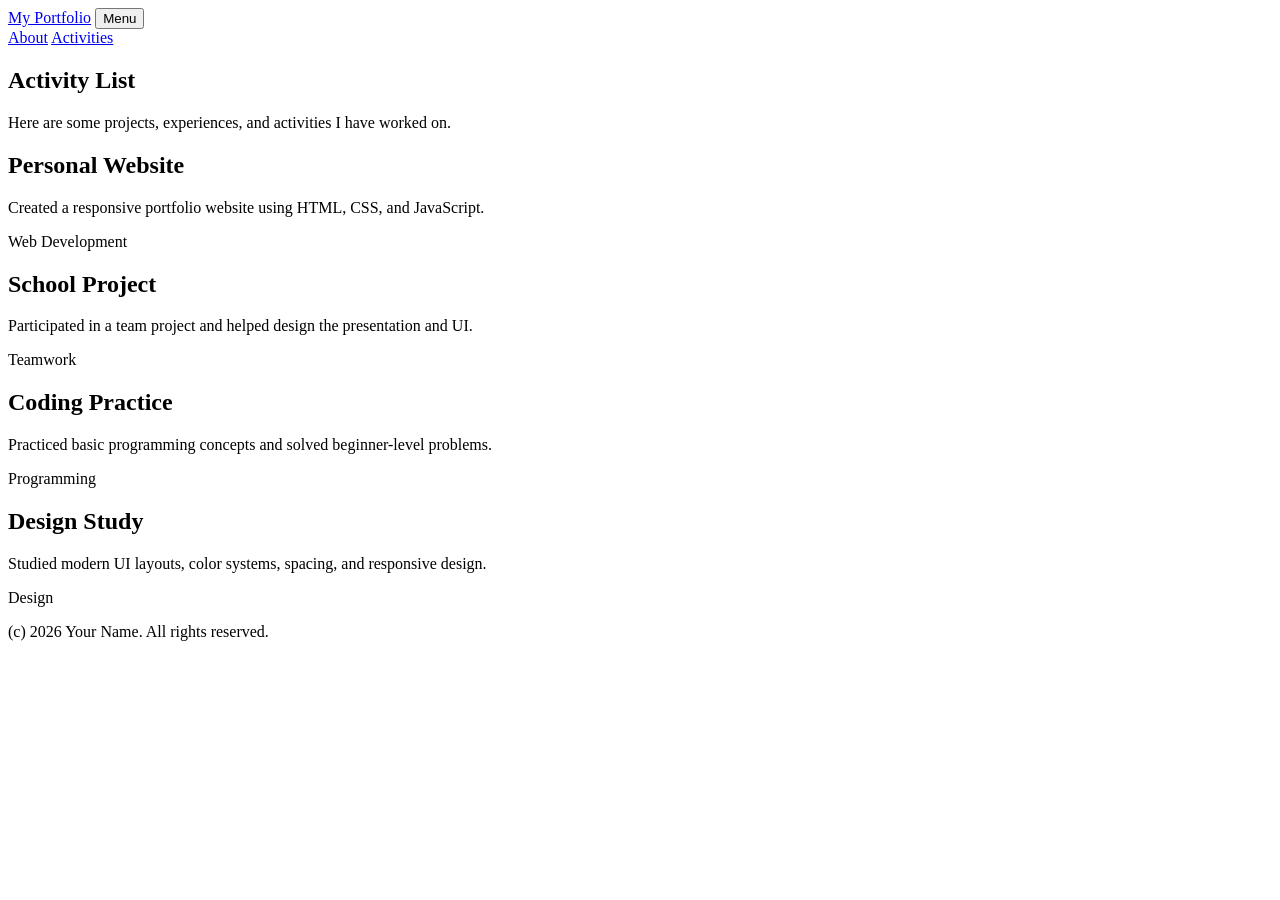
==== activities.html @ 1393dfcf "Create activities.html" ====
<!DOCTYPE html>
<html lang="en">
<head>
  <meta charset="UTF-8" />
  <meta name="viewport" content="width=device-width, initial-scale=1.0" />
  <title>Activities | My Portfolio</title>
  <link rel="stylesheet" href="style.css" />
</head>
<body>
  <header class="navbar">
    <a class="logo" href="index.html">My Portfolio</a>
    <button class="menu-btn" id="menuBtn" aria-label="Open navigation">Menu</button>
    <nav class="nav-links" id="navLinks">
      <a href="index.html">About</a>
      <a href="activities.html" class="active">Activities</a>
    </nav>
  </header>

  <main>
    <section class="page-title">
      <h1>Activity List</h1>
      <p>Here are some projects, experiences, and activities I have worked on.</p>
    </section>

    <section class="activity-grid">
      <article class="activity-card">
        <h2>Personal Website</h2>
        <p>
          Created a responsive portfolio website using HTML, CSS, and JavaScript.
        </p>
        <span class="tag">Web Development</span>
      </article>

      <article class="activity-card">
        <h2>School Project</h2>
        <p>
          Participated in a team project and helped design the presentation and UI.
        </p>
        <span class="tag">Teamwork</span>
      </article>

      <article class="activity-card">
        <h2>Coding Practice</h2>
        <p>
          Practiced basic programming concepts and solved beginner-level problems.
        </p>
        <span class="tag">Programming</span>
      </article>

      <article class="activity-card">
        <h2>Design Study</h2>
        <p>
          Studied modern UI layouts, color systems, spacing, and responsive design.
        </p>
        <span class="tag">Design</span>
      </article>
    </section>
  </main>

  <footer>
    <p>(c) 2026 Your Name. All rights reserved.</p>
  </footer>

  <script src="script.js"></script>
</body>
</html>
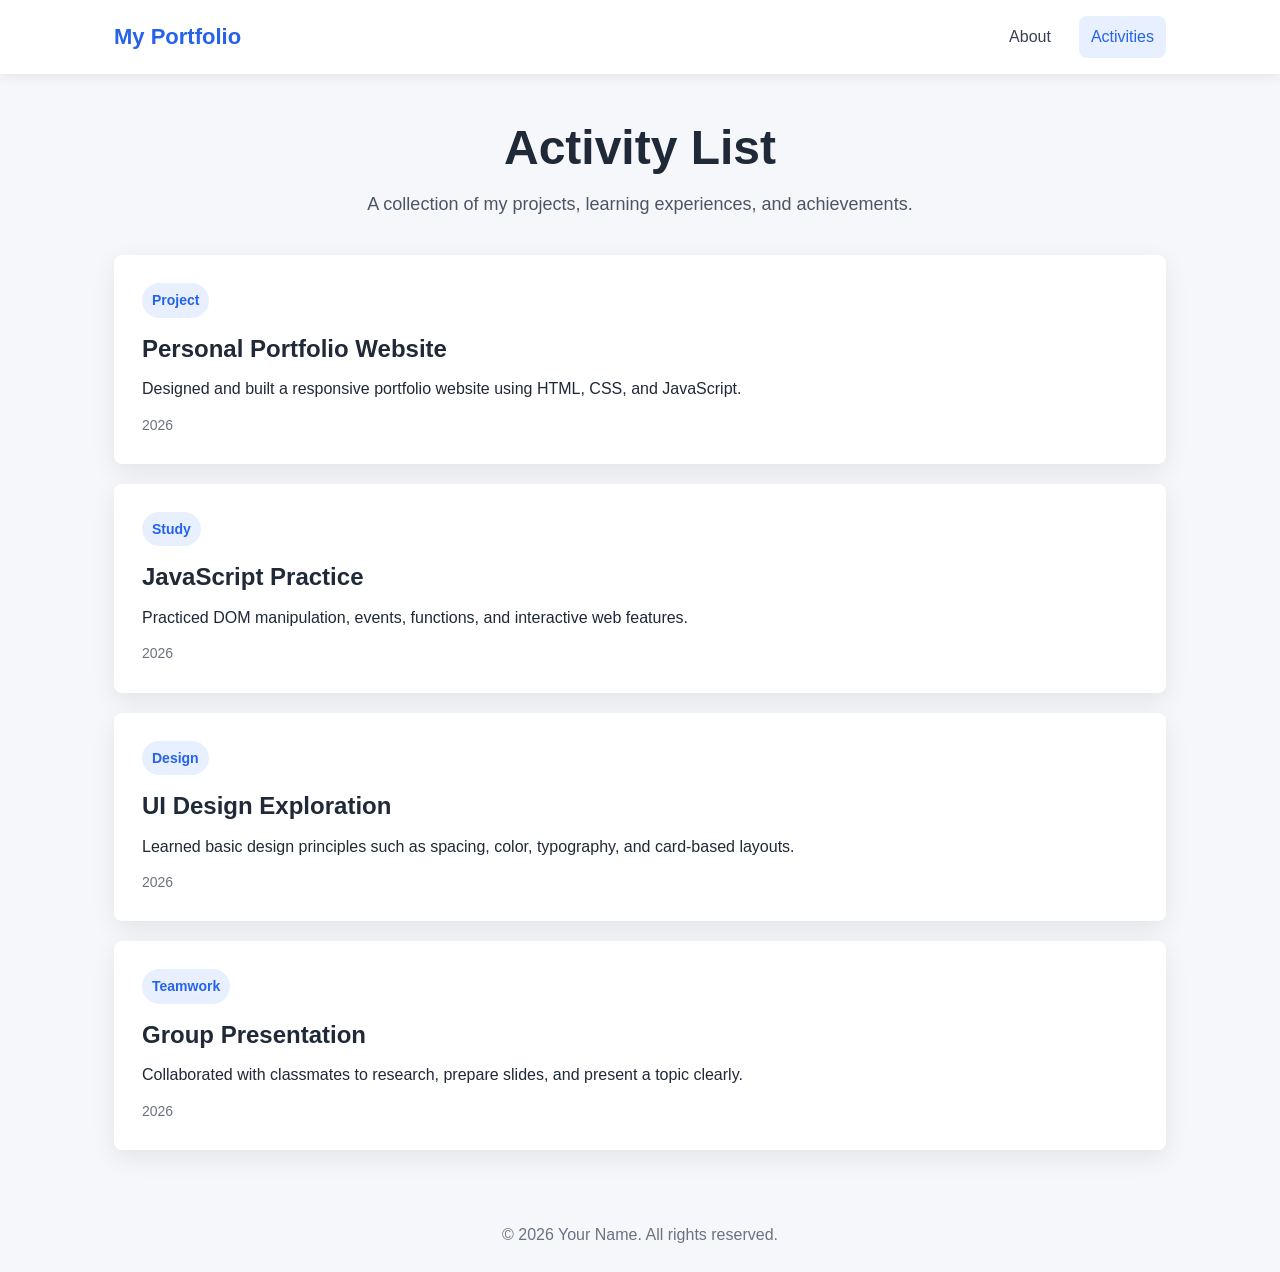
==== commit e68c6c05: "Add files via upload" ====
--- a/activities.html
+++ b/activities.html
@@ -3,62 +3,74 @@
 <head>
   <meta charset="UTF-8" />
   <meta name="viewport" content="width=device-width, initial-scale=1.0" />
-  <title>Activities | My Portfolio</title>
+  <title>Activities - My Portfolio</title>
   <link rel="stylesheet" href="style.css" />
 </head>
 <body>
-  <header class="navbar">
-    <a class="logo" href="index.html">My Portfolio</a>
-    <button class="menu-btn" id="menuBtn" aria-label="Open navigation">Menu</button>
-    <nav class="nav-links" id="navLinks">
-      <a href="index.html">About</a>
-      <a href="activities.html" class="active">Activities</a>
+  <header class="app-bar">
+    <nav class="nav">
+      <a href="index.html" class="logo">My Portfolio</a>
+
+      <button class="menu-btn" id="menuBtn" aria-label="Open menu">☰</button>
+
+      <div class="nav-links" id="navLinks">
+        <a href="index.html">About</a>
+        <a href="activities.html" class="active">Activities</a>
+      </div>
     </nav>
   </header>
 
   <main>
-    <section class="page-title">
+    <section class="page-header">
       <h1>Activity List</h1>
-      <p>Here are some projects, experiences, and activities I have worked on.</p>
+      <p>A collection of my projects, learning experiences, and achievements.</p>
     </section>
 
-    <section class="activity-grid">
+    <section class="activity-list">
       <article class="activity-card">
-        <h2>Personal Website</h2>
+        <span class="chip">Project</span>
+        <h2>Personal Portfolio Website</h2>
         <p>
-          Created a responsive portfolio website using HTML, CSS, and JavaScript.
+          Designed and built a responsive portfolio website using HTML, CSS,
+          and JavaScript.
         </p>
-        <span class="tag">Web Development</span>
+        <p class="date">2026</p>
       </article>
 
       <article class="activity-card">
-        <h2>School Project</h2>
+        <span class="chip">Study</span>
+        <h2>JavaScript Practice</h2>
         <p>
-          Participated in a team project and helped design the presentation and UI.
+          Practiced DOM manipulation, events, functions, and interactive web
+          features.
         </p>
-        <span class="tag">Teamwork</span>
+        <p class="date">2026</p>
       </article>
 
       <article class="activity-card">
-        <h2>Coding Practice</h2>
+        <span class="chip">Design</span>
+        <h2>UI Design Exploration</h2>
         <p>
-          Practiced basic programming concepts and solved beginner-level problems.
+          Learned basic design principles such as spacing, color, typography,
+          and card-based layouts.
         </p>
-        <span class="tag">Programming</span>
+        <p class="date">2026</p>
       </article>
 
       <article class="activity-card">
-        <h2>Design Study</h2>
+        <span class="chip">Teamwork</span>
+        <h2>Group Presentation</h2>
         <p>
-          Studied modern UI layouts, color systems, spacing, and responsive design.
+          Collaborated with classmates to research, prepare slides, and present
+          a topic clearly.
         </p>
-        <span class="tag">Design</span>
+        <p class="date">2026</p>
       </article>
     </section>
   </main>
 
   <footer>
-    <p>(c) 2026 Your Name. All rights reserved.</p>
+    <p>© 2026 Your Name. All rights reserved.</p>
   </footer>
 
   <script src="script.js"></script>
--- a/style.css
+++ b/style.css
@@ -0,0 +1,349 @@
+* {
+  box-sizing: border-box;
+  margin: 0;
+  padding: 0;
+}
+
+body {
+  font-family: Arial, Helvetica, sans-serif;
+  background: #f5f7fb;
+  color: #1f2937;
+  line-height: 1.6;
+}
+
+.app-bar {
+  background: #ffffff;
+  box-shadow: 0 2px 12px rgba(0, 0, 0, 0.08);
+  position: sticky;
+  top: 0;
+  z-index: 10;
+}
+
+.nav {
+  max-width: 1100px;
+  margin: 0 auto;
+  padding: 16px 24px;
+  display: flex;
+  justify-content: space-between;
+  align-items: center;
+}
+
+.logo {
+  font-size: 22px;
+  font-weight: 700;
+  color: #2563eb;
+  text-decoration: none;
+}
+
+.nav-links {
+  display: flex;
+  gap: 16px;
+}
+
+.nav-links a {
+  color: #374151;
+  text-decoration: none;
+  padding: 8px 12px;
+  border-radius: 8px;
+  transition: 0.2s;
+}
+
+.nav-links a:hover,
+.nav-links a.active {
+  background: #e8f0ff;
+  color: #2563eb;
+}
+
+.menu-btn {
+  display: none;
+  border: none;
+  background: #2563eb;
+  color: #ffffff;
+  font-size: 22px;
+  padding: 6px 12px;
+  border-radius: 8px;
+  cursor: pointer;
+}
+
+main {
+  max-width: 1100px;
+  margin: 0 auto;
+  padding: 48px 24px;
+}
+
+.hero {
+  display: grid;
+  grid-template-columns: 1.5fr 1fr;
+  gap: 32px;
+  align-items: center;
+  min-height: 70vh;
+}
+
+.eyebrow {
+  color: #2563eb;
+  font-weight: 700;
+  margin-bottom: 8px;
+}
+
+h1 {
+  font-size: 48px;
+  line-height: 1.1;
+  margin-bottom: 16px;
+}
+
+.subtitle {
+  font-size: 18px;
+  color: #4b5563;
+  max-width: 620px;
+}
+
+.hero-actions {
+  margin-top: 28px;
+  display: flex;
+  gap: 12px;
+  flex-wrap: wrap;
+}
+
+.btn {
+  display: inline-block;
+  padding: 12px 18px;
+  border-radius: 8px;
+  text-decoration: none;
+  font-weight: 700;
+  transition: 0.2s;
+}
+
+.btn.primary {
+  background: #2563eb;
+  color: #ffffff;
+}
+
+.btn.primary:hover {
+  background: #1d4ed8;
+}
+
+.btn.secondary {
+  background: #ffffff;
+  color: #2563eb;
+  border: 1px solid #d1d5db;
+}
+
+.profile-card,
+.info-card,
+.activity-card,
+.section {
+  background: #ffffff;
+  border-radius: 8px;
+  box-shadow: 0 8px 24px rgba(0, 0, 0, 0.08);
+}
+
+.profile-card,
+.info-card,
+.activity-card {
+  padding: 28px;
+}
+
+.profile-card {
+  text-align: center;
+}
+
+.avatar {
+  width: 120px;
+  height: 120px;
+  margin: 0 auto 20px;
+  border-radius: 50%;
+  background: linear-gradient(135deg, #2563eb, #14b8a6);
+  color: #ffffff;
+  display: grid;
+  place-items: center;
+  font-size: 36px;
+  font-weight: 700;
+}
+
+.section {
+  margin-top: 56px;
+  padding: 32px;
+}
+
+.section h2,
+.grid-section h3 {
+  margin-bottom: 12px;
+}
+
+.grid-section {
+  margin-top: 24px;
+  display: grid;
+  grid-template-columns: repeat(3, 1fr);
+  gap: 18px;
+}
+
+.ai-service-section {
+  margin-top: 56px;
+  display: grid;
+  grid-template-columns: 0.9fr 1.1fr;
+  gap: 28px;
+  align-items: start;
+  background: #ffffff;
+  border-radius: 8px;
+  padding: 32px;
+  box-shadow: 0 8px 24px rgba(0, 0, 0, 0.08);
+}
+
+.ai-service-copy h2 {
+  font-size: 32px;
+  line-height: 1.2;
+  margin-bottom: 12px;
+}
+
+.ai-service-copy p:last-child {
+  color: #4b5563;
+}
+
+.contact-form {
+  display: grid;
+  gap: 12px;
+}
+
+.contact-form label {
+  font-size: 14px;
+  font-weight: 700;
+  color: #374151;
+}
+
+.contact-form input,
+.contact-form textarea {
+  width: 100%;
+  border: 1px solid #d1d5db;
+  border-radius: 8px;
+  padding: 12px 14px;
+  font: inherit;
+  color: #1f2937;
+  background: #f9fafb;
+  transition: border-color 0.2s, box-shadow 0.2s, background 0.2s;
+}
+
+.contact-form textarea {
+  min-height: 140px;
+  resize: vertical;
+}
+
+.contact-form input:focus,
+.contact-form textarea:focus {
+  outline: none;
+  border-color: #2563eb;
+  background: #ffffff;
+  box-shadow: 0 0 0 4px rgba(37, 99, 235, 0.12);
+}
+
+.contact-form button {
+  border: none;
+  border-radius: 8px;
+  padding: 13px 18px;
+  background: #2563eb;
+  color: #ffffff;
+  font: inherit;
+  font-weight: 700;
+  cursor: pointer;
+  transition: background 0.2s, transform 0.2s;
+}
+
+.contact-form button:hover {
+  background: #1d4ed8;
+  transform: translateY(-1px);
+}
+
+.response-message {
+  display: none;
+  margin-top: 4px;
+  font-weight: 700;
+}
+
+.page-header {
+  text-align: center;
+  margin-bottom: 36px;
+}
+
+.page-header p {
+  color: #4b5563;
+  font-size: 18px;
+}
+
+.activity-list {
+  display: grid;
+  gap: 20px;
+}
+
+.activity-card {
+  transition: 0.2s;
+}
+
+.activity-card:hover {
+  transform: translateY(-4px);
+}
+
+.activity-card h2 {
+  margin: 12px 0 8px;
+}
+
+.chip {
+  display: inline-block;
+  background: #e8f0ff;
+  color: #2563eb;
+  padding: 6px 10px;
+  border-radius: 999px;
+  font-size: 14px;
+  font-weight: 700;
+}
+
+.date {
+  margin-top: 12px;
+  color: #6b7280;
+  font-size: 14px;
+}
+
+footer {
+  text-align: center;
+  padding: 24px;
+  color: #6b7280;
+}
+
+@media (max-width: 768px) {
+  .menu-btn {
+    display: block;
+  }
+
+  .nav-links {
+    display: none;
+    position: absolute;
+    top: 68px;
+    right: 24px;
+    left: 24px;
+    background: #ffffff;
+    padding: 16px;
+    border-radius: 8px;
+    box-shadow: 0 8px 24px rgba(0, 0, 0, 0.12);
+    flex-direction: column;
+  }
+
+  .nav-links.show {
+    display: flex;
+  }
+
+  .hero {
+    grid-template-columns: 1fr;
+    min-height: auto;
+  }
+
+  h1 {
+    font-size: 36px;
+  }
+
+  .grid-section {
+    grid-template-columns: 1fr;
+  }
+
+  .ai-service-section {
+    grid-template-columns: 1fr;
+    padding: 24px;
+  }
+}
